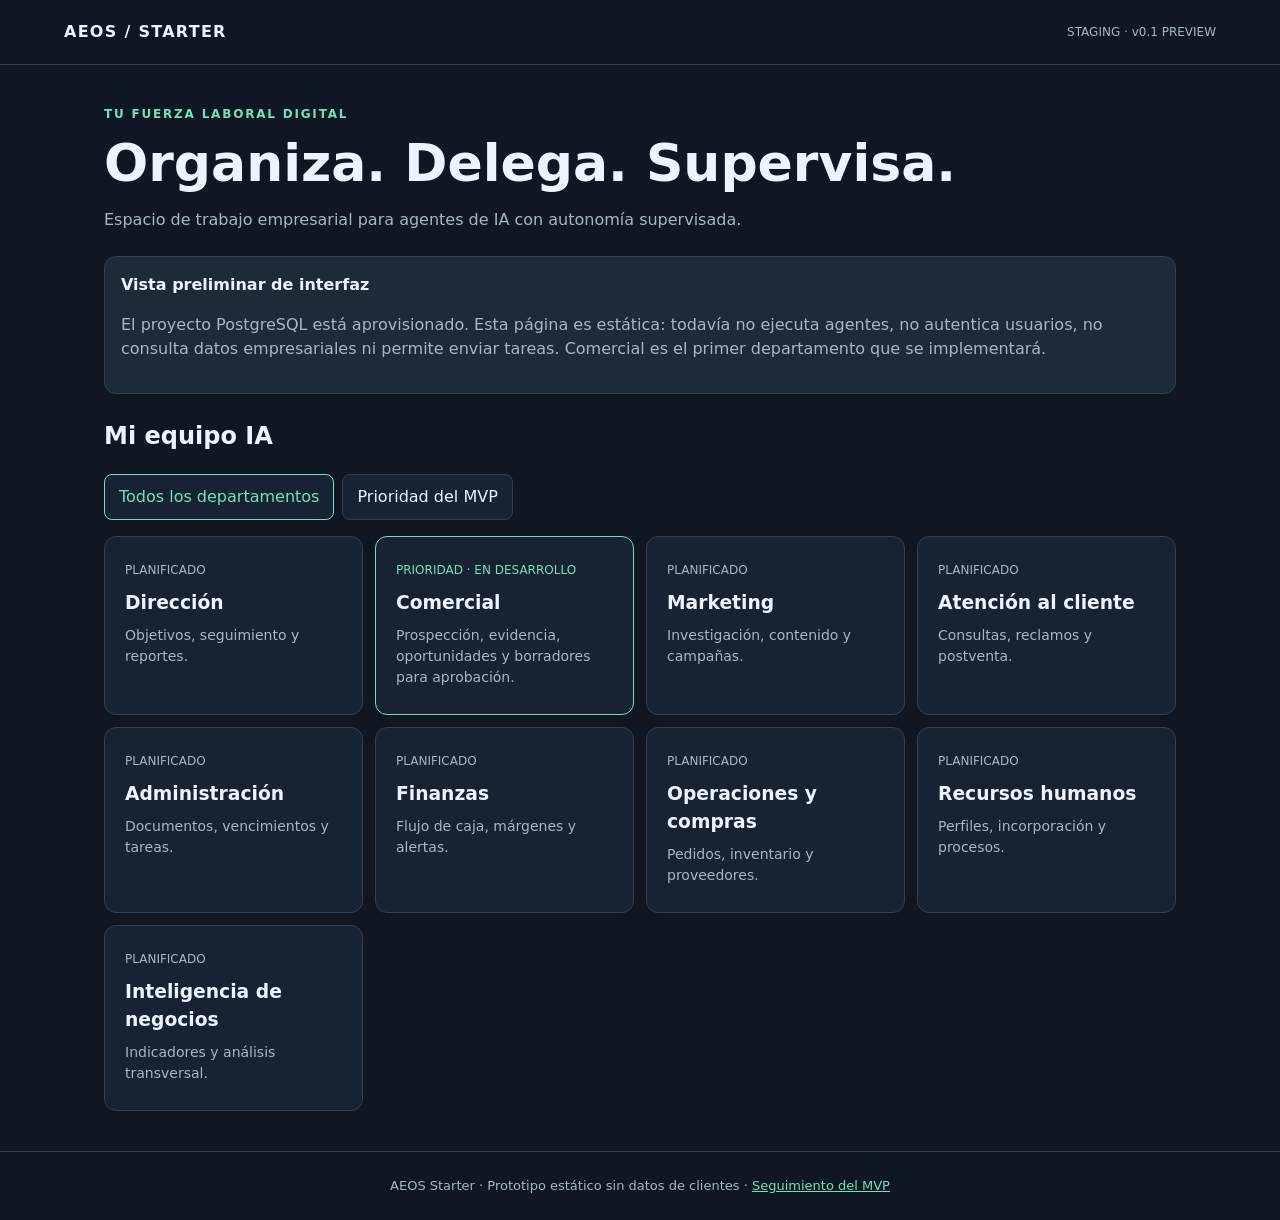
==== spikes/starter_s0_03/preview/index.html @ 2373804b "feat(starter): add honest static nine-department staging preview" ====
<!doctype html>
<html lang="es"><head><meta charset="utf-8"><meta name="viewport" content="width=device-width,initial-scale=1"><meta name="robots" content="noindex,nofollow"><title>AEOS Starter | Vista preliminar</title><style>
:root{color-scheme:dark;--bg:#101722;--card:#172332;--line:#304154;--text:#edf4ff;--muted:#a6b6c8;--accent:#73e0bc}*{box-sizing:border-box}body{margin:0;background:var(--bg);color:var(--text);font:16px/1.5 system-ui,sans-serif}header{border-bottom:1px solid var(--line);padding:20px 5vw;display:flex;align-items:center;justify-content:space-between;gap:16px}header strong{letter-spacing:.08em}main{max-width:1120px;margin:auto;padding:40px 24px}h1{font-size:clamp(32px,5vw,52px);line-height:1.1;margin:12px 0}p{color:var(--muted)}.eyebrow{font-size:12px;letter-spacing:.15em;color:var(--accent);font-weight:700}.notice{border:1px solid var(--line);padding:16px;border-radius:12px;margin:24px 0;background:#1d2b39}.grid{display:grid;grid-template-columns:repeat(auto-fit,minmax(250px,1fr));gap:12px}.dept{background:var(--card);border:1px solid var(--line);border-radius:12px;padding:20px}.dept h3{margin:8px 0}.dept p{margin:6px 0;font-size:14px}.tag{font-size:12px;color:var(--muted)}.priority{border-color:#73e0bc}.priority .tag{color:var(--accent)}footer{padding:24px;color:var(--muted);font-size:13px;border-top:1px solid var(--line);text-align:center}a{color:var(--accent)}button{border:1px solid var(--line);color:var(--text);background:var(--card);border-radius:8px;padding:10px 14px;font:inherit;cursor:pointer}button[aria-pressed=true]{border-color:var(--accent);color:var(--accent)}[hidden]{display:none!important}.controls{display:flex;flex-wrap:wrap;gap:8px;margin:16px 0}</style></head>
<body><header><strong>AEOS / STARTER</strong><span class="tag">STAGING · v0.1 PREVIEW</span></header><main><div class="eyebrow">TU FUERZA LABORAL DIGITAL</div><h1>Organiza. Delega. Supervisa.</h1><p>Espacio de trabajo empresarial para agentes de IA con autonomía supervisada.</p><section class="notice" aria-label="Estado del producto"><strong>Vista preliminar de interfaz</strong><p>El proyecto PostgreSQL está aprovisionado. Esta página es estática: todavía no ejecuta agentes, no autentica usuarios, no consulta datos empresariales ni permite enviar tareas. Comercial es el primer departamento que se implementará.</p></section><h2>Mi equipo IA</h2><div class="controls"><button type="button" data-filter="all" aria-pressed="true">Todos los departamentos</button><button type="button" data-filter="priority" aria-pressed="false">Prioridad del MVP</button></div><section class="grid" aria-label="Departamentos">
<article class="dept"><span class="tag">PLANIFICADO</span><h3>Dirección</h3><p>Objetivos, seguimiento y reportes.</p></article>
<article class="dept priority"><span class="tag">PRIORIDAD · EN DESARROLLO</span><h3>Comercial</h3><p>Prospección, evidencia, oportunidades y borradores para aprobación.</p></article>
<article class="dept"><span class="tag">PLANIFICADO</span><h3>Marketing</h3><p>Investigación, contenido y campañas.</p></article>
<article class="dept"><span class="tag">PLANIFICADO</span><h3>Atención al cliente</h3><p>Consultas, reclamos y postventa.</p></article>
<article class="dept"><span class="tag">PLANIFICADO</span><h3>Administración</h3><p>Documentos, vencimientos y tareas.</p></article>
<article class="dept"><span class="tag">PLANIFICADO</span><h3>Finanzas</h3><p>Flujo de caja, márgenes y alertas.</p></article>
<article class="dept"><span class="tag">PLANIFICADO</span><h3>Operaciones y compras</h3><p>Pedidos, inventario y proveedores.</p></article>
<article class="dept"><span class="tag">PLANIFICADO</span><h3>Recursos humanos</h3><p>Perfiles, incorporación y procesos.</p></article>
<article class="dept"><span class="tag">PLANIFICADO</span><h3>Inteligencia de negocios</h3><p>Indicadores y análisis transversal.</p></article>
</section></main><footer>AEOS Starter · Prototipo estático sin datos de clientes · <a href="https://github.com/Franchute10/autonomous-agent-economy/issues/49">Seguimiento del MVP</a></footer><script>document.querySelectorAll("[data-filter]").forEach(button=>button.addEventListener("click",()=>{document.querySelectorAll("[data-filter]").forEach(b=>b.setAttribute("aria-pressed",String(b===button)));document.querySelectorAll(".dept").forEach(d=>d.hidden=button.dataset.filter==="priority"&&!d.classList.contains("priority"));}));</script></body></html>
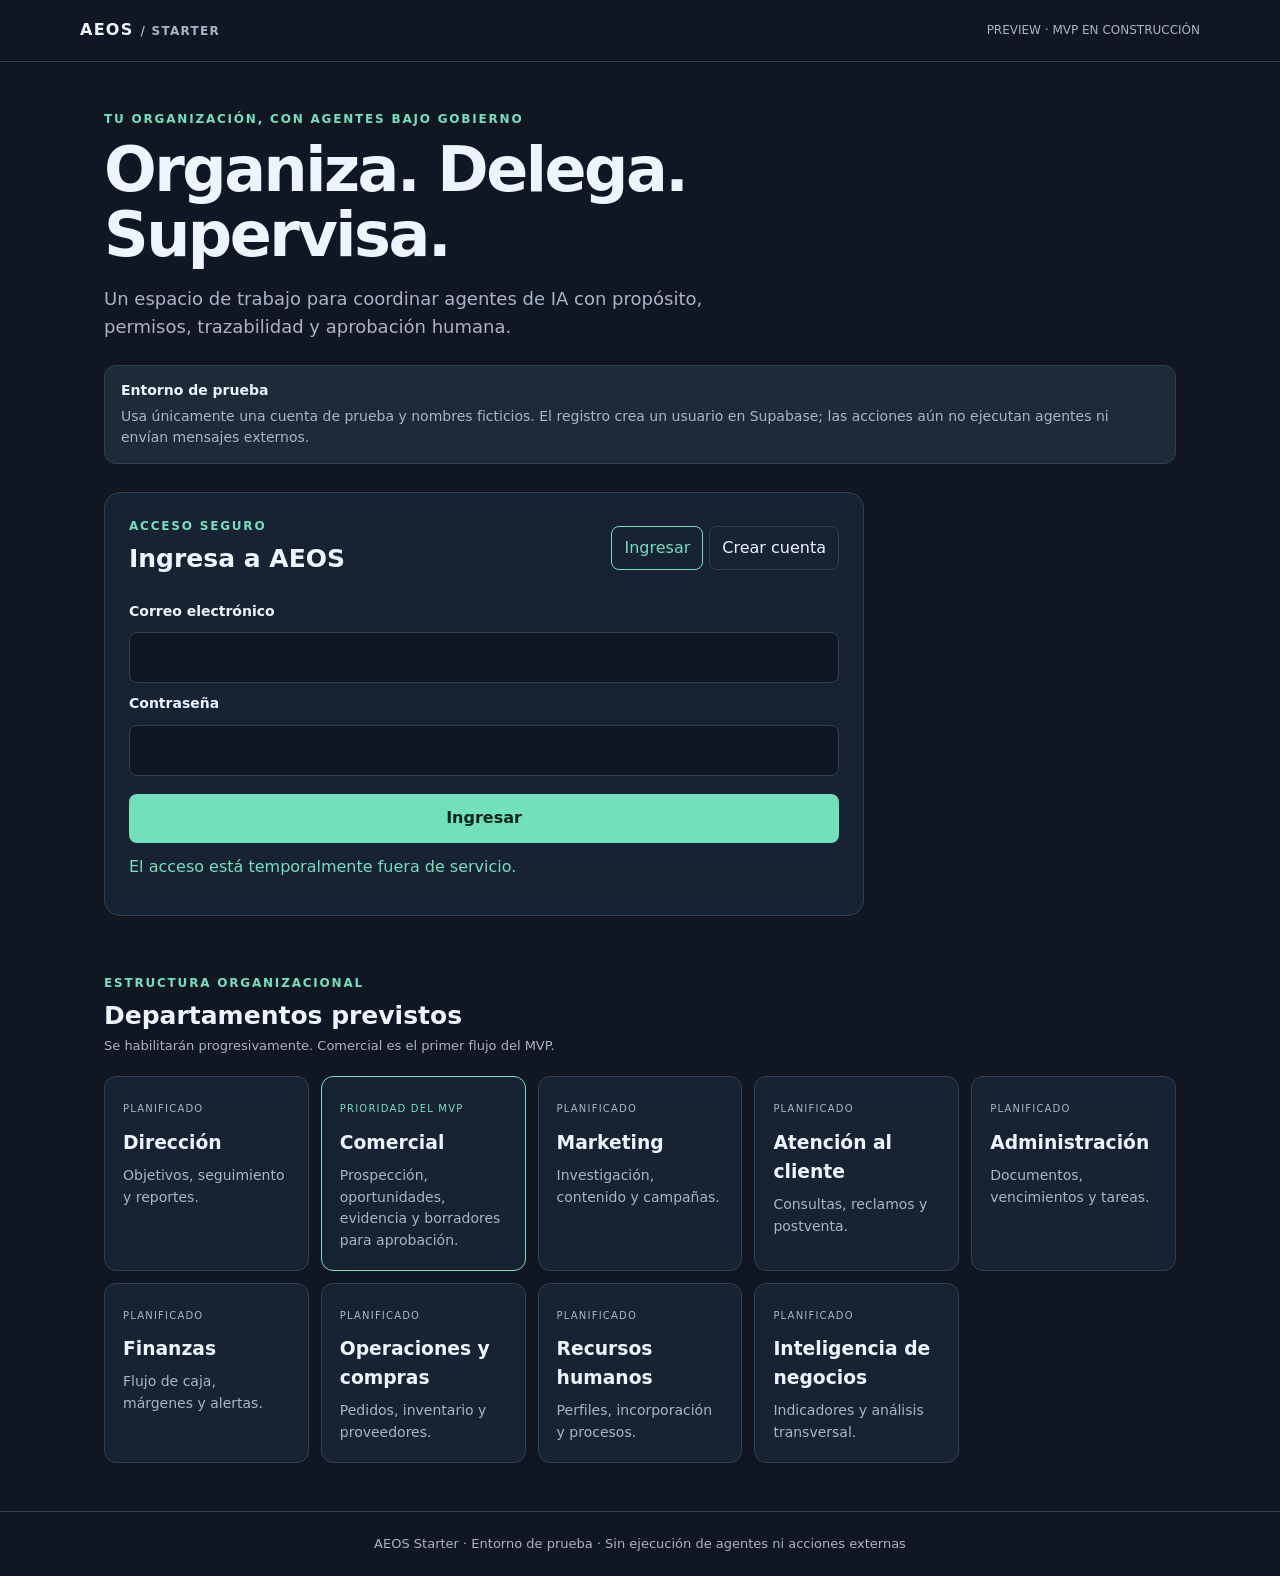
==== commit b3bf161d: "feat(starter): add secure organization onboarding interface" ====
--- a/spikes/starter_s0_03/preview/index.html
+++ b/spikes/starter_s0_03/preview/index.html
@@ -1,14 +1,88 @@
 <!doctype html>
-<html lang="es"><head><meta charset="utf-8"><meta name="viewport" content="width=device-width,initial-scale=1"><meta name="robots" content="noindex,nofollow"><title>AEOS Starter | Vista preliminar</title><style>
-:root{color-scheme:dark;--bg:#101722;--card:#172332;--line:#304154;--text:#edf4ff;--muted:#a6b6c8;--accent:#73e0bc}*{box-sizing:border-box}body{margin:0;background:var(--bg);color:var(--text);font:16px/1.5 system-ui,sans-serif}header{border-bottom:1px solid var(--line);padding:20px 5vw;display:flex;align-items:center;justify-content:space-between;gap:16px}header strong{letter-spacing:.08em}main{max-width:1120px;margin:auto;padding:40px 24px}h1{font-size:clamp(32px,5vw,52px);line-height:1.1;margin:12px 0}p{color:var(--muted)}.eyebrow{font-size:12px;letter-spacing:.15em;color:var(--accent);font-weight:700}.notice{border:1px solid var(--line);padding:16px;border-radius:12px;margin:24px 0;background:#1d2b39}.grid{display:grid;grid-template-columns:repeat(auto-fit,minmax(250px,1fr));gap:12px}.dept{background:var(--card);border:1px solid var(--line);border-radius:12px;padding:20px}.dept h3{margin:8px 0}.dept p{margin:6px 0;font-size:14px}.tag{font-size:12px;color:var(--muted)}.priority{border-color:#73e0bc}.priority .tag{color:var(--accent)}footer{padding:24px;color:var(--muted);font-size:13px;border-top:1px solid var(--line);text-align:center}a{color:var(--accent)}button{border:1px solid var(--line);color:var(--text);background:var(--card);border-radius:8px;padding:10px 14px;font:inherit;cursor:pointer}button[aria-pressed=true]{border-color:var(--accent);color:var(--accent)}[hidden]{display:none!important}.controls{display:flex;flex-wrap:wrap;gap:8px;margin:16px 0}</style></head>
-<body><header><strong>AEOS / STARTER</strong><span class="tag">STAGING · v0.1 PREVIEW</span></header><main><div class="eyebrow">TU FUERZA LABORAL DIGITAL</div><h1>Organiza. Delega. Supervisa.</h1><p>Espacio de trabajo empresarial para agentes de IA con autonomía supervisada.</p><section class="notice" aria-label="Estado del producto"><strong>Vista preliminar de interfaz</strong><p>El proyecto PostgreSQL está aprovisionado. Esta página es estática: todavía no ejecuta agentes, no autentica usuarios, no consulta datos empresariales ni permite enviar tareas. Comercial es el primer departamento que se implementará.</p></section><h2>Mi equipo IA</h2><div class="controls"><button type="button" data-filter="all" aria-pressed="true">Todos los departamentos</button><button type="button" data-filter="priority" aria-pressed="false">Prioridad del MVP</button></div><section class="grid" aria-label="Departamentos">
-<article class="dept"><span class="tag">PLANIFICADO</span><h3>Dirección</h3><p>Objetivos, seguimiento y reportes.</p></article>
-<article class="dept priority"><span class="tag">PRIORIDAD · EN DESARROLLO</span><h3>Comercial</h3><p>Prospección, evidencia, oportunidades y borradores para aprobación.</p></article>
-<article class="dept"><span class="tag">PLANIFICADO</span><h3>Marketing</h3><p>Investigación, contenido y campañas.</p></article>
-<article class="dept"><span class="tag">PLANIFICADO</span><h3>Atención al cliente</h3><p>Consultas, reclamos y postventa.</p></article>
-<article class="dept"><span class="tag">PLANIFICADO</span><h3>Administración</h3><p>Documentos, vencimientos y tareas.</p></article>
-<article class="dept"><span class="tag">PLANIFICADO</span><h3>Finanzas</h3><p>Flujo de caja, márgenes y alertas.</p></article>
-<article class="dept"><span class="tag">PLANIFICADO</span><h3>Operaciones y compras</h3><p>Pedidos, inventario y proveedores.</p></article>
-<article class="dept"><span class="tag">PLANIFICADO</span><h3>Recursos humanos</h3><p>Perfiles, incorporación y procesos.</p></article>
-<article class="dept"><span class="tag">PLANIFICADO</span><h3>Inteligencia de negocios</h3><p>Indicadores y análisis transversal.</p></article>
-</section></main><footer>AEOS Starter · Prototipo estático sin datos de clientes · <a href="https://github.com/Franchute10/autonomous-agent-economy/issues/49">Seguimiento del MVP</a></footer><script>document.querySelectorAll("[data-filter]").forEach(button=>button.addEventListener("click",()=>{document.querySelectorAll("[data-filter]").forEach(b=>b.setAttribute("aria-pressed",String(b===button)));document.querySelectorAll(".dept").forEach(d=>d.hidden=button.dataset.filter==="priority"&&!d.classList.contains("priority"));}));</script></body></html>+<html lang="es">
+<head>
+  <meta charset="utf-8">
+  <meta name="viewport" content="width=device-width, initial-scale=1">
+  <meta name="robots" content="noindex,nofollow">
+  <meta name="description" content="Vista preliminar de AEOS Starter">
+  <title>AEOS Starter | Espacio de trabajo</title>
+  <link rel="stylesheet" href="./styles.css">
+  <script src="./runtime-config.js" defer></script>
+  <script src="./app.js" defer></script>
+</head>
+<body>
+  <header class="topbar">
+    <a class="brand" href="/" aria-label="AEOS Starter inicio">AEOS <span>/ STARTER</span></a>
+    <span class="tag">PREVIEW · MVP EN CONSTRUCCIÓN</span>
+  </header>
+  <main class="shell">
+    <section class="intro">
+      <p class="eyebrow">TU ORGANIZACIÓN, CON AGENTES BAJO GOBIERNO</p>
+      <h1>Organiza. Delega. Supervisa.</h1>
+      <p class="lead">Un espacio de trabajo para coordinar agentes de IA con propósito, permisos, trazabilidad y aprobación humana.</p>
+    </section>
+    <aside class="notice">
+      <strong>Entorno de prueba</strong>
+      <span>Usa únicamente una cuenta de prueba y nombres ficticios. El registro crea un usuario en Supabase; las acciones aún no ejecutan agentes ni envían mensajes externos.</span>
+    </aside>
+    <section id="auth-panel" class="panel" aria-labelledby="auth-title">
+      <div class="panel-heading">
+        <div><p class="eyebrow">ACCESO SEGURO</p><h2 id="auth-title">Ingresa a AEOS</h2></div>
+        <div class="tabs" role="group" aria-label="Tipo de acceso">
+          <button class="tab" type="button" data-auth-mode="login" aria-pressed="true">Ingresar</button>
+          <button class="tab" type="button" data-auth-mode="signup" aria-pressed="false">Crear cuenta</button>
+        </div>
+      </div>
+      <form id="login-form" class="form" autocomplete="on">
+        <label for="login-email">Correo electrónico</label>
+        <input id="login-email" name="email" type="email" autocomplete="email" required maxlength="254">
+        <label for="login-password">Contraseña</label>
+        <input id="login-password" name="password" type="password" autocomplete="current-password" required minlength="1" maxlength="128">
+        <button class="primary" type="submit">Ingresar</button>
+      </form>
+      <form id="signup-form" class="form" autocomplete="on" hidden>
+        <label for="signup-email">Correo electrónico</label>
+        <input id="signup-email" name="email" type="email" autocomplete="email" required maxlength="254">
+        <label for="signup-password">Contraseña (mínimo 12 caracteres)</label>
+        <input id="signup-password" name="password" type="password" autocomplete="new-password" required minlength="12" maxlength="128">
+        <button class="primary" type="submit">Crear cuenta de prueba</button>
+        <p class="hint">Si Supabase solicita confirmar el correo, recibirás un mensaje de verificación.</p>
+      </form>
+      <p id="status" class="status" role="status" aria-live="polite"></p>
+    </section>
+    <section id="workspace-panel" class="panel" aria-labelledby="workspace-title" hidden>
+      <div class="panel-heading">
+        <div><p class="eyebrow">ESPACIO DE TRABAJO</p><h2 id="workspace-title">Mis organizaciones</h2></div>
+        <button id="logout-button" class="secondary" type="button">Cerrar sesión</button>
+      </div>
+      <form id="organization-form" class="form">
+        <label for="organization-name">Nombre de la organización</label>
+        <div class="inline-form">
+          <input id="organization-name" name="name" type="text" required minlength="2" maxlength="120" autocomplete="organization" placeholder="Ej.: Empresa Demo">
+          <button class="primary" type="submit">Crear organización</button>
+        </div>
+        <p class="hint">La cuenta que la crea queda como propietaria. Usa un nombre ficticio para esta prueba.</p>
+      </form>
+      <div id="organization-list" class="organization-list" aria-live="polite"></div>
+      <p id="workspace-status" class="status" role="status" aria-live="polite"></p>
+    </section>
+    <section class="catalog" aria-labelledby="catalog-title">
+      <p class="eyebrow">ESTRUCTURA ORGANIZACIONAL</p>
+      <h2 id="catalog-title">Departamentos previstos</h2>
+      <p class="hint">Se habilitarán progresivamente. Comercial es el primer flujo del MVP.</p>
+      <div class="catalog-grid">
+        <article class="department"><span>PLANIFICADO</span><h3>Dirección</h3><p>Objetivos, seguimiento y reportes.</p></article>
+        <article class="department active"><span>PRIORIDAD DEL MVP</span><h3>Comercial</h3><p>Prospección, oportunidades, evidencia y borradores para aprobación.</p></article>
+        <article class="department"><span>PLANIFICADO</span><h3>Marketing</h3><p>Investigación, contenido y campañas.</p></article>
+        <article class="department"><span>PLANIFICADO</span><h3>Atención al cliente</h3><p>Consultas, reclamos y postventa.</p></article>
+        <article class="department"><span>PLANIFICADO</span><h3>Administración</h3><p>Documentos, vencimientos y tareas.</p></article>
+        <article class="department"><span>PLANIFICADO</span><h3>Finanzas</h3><p>Flujo de caja, márgenes y alertas.</p></article>
+        <article class="department"><span>PLANIFICADO</span><h3>Operaciones y compras</h3><p>Pedidos, inventario y proveedores.</p></article>
+        <article class="department"><span>PLANIFICADO</span><h3>Recursos humanos</h3><p>Perfiles, incorporación y procesos.</p></article>
+        <article class="department"><span>PLANIFICADO</span><h3>Inteligencia de negocios</h3><p>Indicadores y análisis transversal.</p></article>
+      </div>
+    </section>
+  </main>
+  <footer>AEOS Starter · Entorno de prueba · Sin ejecución de agentes ni acciones externas</footer>
+</body>
+</html>
--- a/spikes/starter_s0_03/preview/styles.css
+++ b/spikes/starter_s0_03/preview/styles.css
@@ -0,0 +1 @@
+:root{color-scheme:dark;--bg:#101722;--card:#172332;--line:#304154;--text:#edf4ff;--muted:#a6b6c8;--accent:#73e0bc;--danger:#ffb2a9}*{box-sizing:border-box}body{margin:0;background:var(--bg);color:var(--text);font:16px/1.55 system-ui,-apple-system,BlinkMacSystemFont,"Segoe UI",sans-serif}.topbar{border-bottom:1px solid var(--line);padding:18px max(24px,calc((100vw - 1120px)/2));display:flex;align-items:center;justify-content:space-between}.brand{font-weight:800;letter-spacing:.08em;color:var(--text);text-decoration:none}.brand span,.tag{color:var(--muted);font-size:12px}.shell{max-width:1120px;margin:auto;padding:48px 24px}.intro{max-width:760px}.eyebrow{font-size:12px;letter-spacing:.15em;color:var(--accent);font-weight:700;margin:0 0 8px}h1{font-size:clamp(36px,6vw,62px);line-height:1.04;margin:10px 0 18px;letter-spacing:-.04em}h2{font-size:25px;line-height:1.2;margin:5px 0}.lead{color:var(--muted);font-size:18px;max-width:660px}.notice{display:flex;flex-direction:column;gap:4px;background:#1d2b39;border:1px solid var(--line);border-radius:12px;padding:14px 16px;margin:24px 0;color:var(--muted);font-size:14px}.notice strong{color:var(--text)}.panel{background:var(--card);border:1px solid var(--line);border-radius:16px;padding:24px;margin:28px 0;max-width:760px}.panel-heading{display:flex;align-items:center;justify-content:space-between;gap:18px;margin-bottom:22px}.tabs{display:flex;gap:6px}.tab,.secondary{border:1px solid var(--line);background:transparent;color:var(--text);border-radius:8px;padding:9px 12px;font:inherit;cursor:pointer}.tab[aria-pressed=true]{border-color:var(--accent);color:var(--accent)}.form{display:grid;gap:10px}.form label{font-weight:650;font-size:14px}.form input{width:100%;background:#101722;color:var(--text);border:1px solid var(--line);border-radius:8px;padding:12px;font:inherit}.form input:focus-visible,button:focus-visible,a:focus-visible{outline:2px solid var(--accent);outline-offset:2px}.primary{border:0;background:var(--accent);color:#09251e;border-radius:8px;padding:12px 16px;font:inherit;font-weight:750;cursor:pointer;margin-top:8px}.primary:disabled,.secondary:disabled,.tab:disabled{opacity:.6;cursor:wait}.hint{color:var(--muted);font-size:13px;margin:0}.status{min-height:24px;margin:12px 0;color:var(--accent)}.status[data-kind=error]{color:var(--danger)}.inline-form{display:flex;gap:10px}.inline-form .primary{margin-top:0;white-space:nowrap}.organization-list{display:grid;gap:10px;margin-top:18px}.organization-item{border:1px solid var(--line);border-radius:10px;padding:14px 16px;display:flex;justify-content:space-between;gap:12px}.organization-item p{margin:0;color:var(--muted);font-size:13px}.catalog{margin-top:58px}.catalog-grid{display:grid;grid-template-columns:repeat(auto-fit,minmax(200px,1fr));gap:12px;margin-top:20px}.department{background:var(--card);border:1px solid var(--line);border-radius:12px;padding:18px}.department span{font-size:10px;letter-spacing:.12em;color:var(--muted)}.department h3{margin:8px 0}.department p{color:var(--muted);font-size:14px;margin:0}.department.active{border-color:var(--accent)}.department.active span{color:var(--accent)}footer{border-top:1px solid var(--line);padding:22px;text-align:center;color:var(--muted);font-size:13px}a{color:var(--accent)}[hidden]{display:none!important}@media(max-width:620px){.shell{padding:36px 18px}.topbar{padding:16px 18px}.panel{padding:18px}.panel-heading{align-items:flex-start;flex-direction:column}.inline-form{flex-direction:column}.organization-item{align-items:flex-start;flex-direction:column}}
